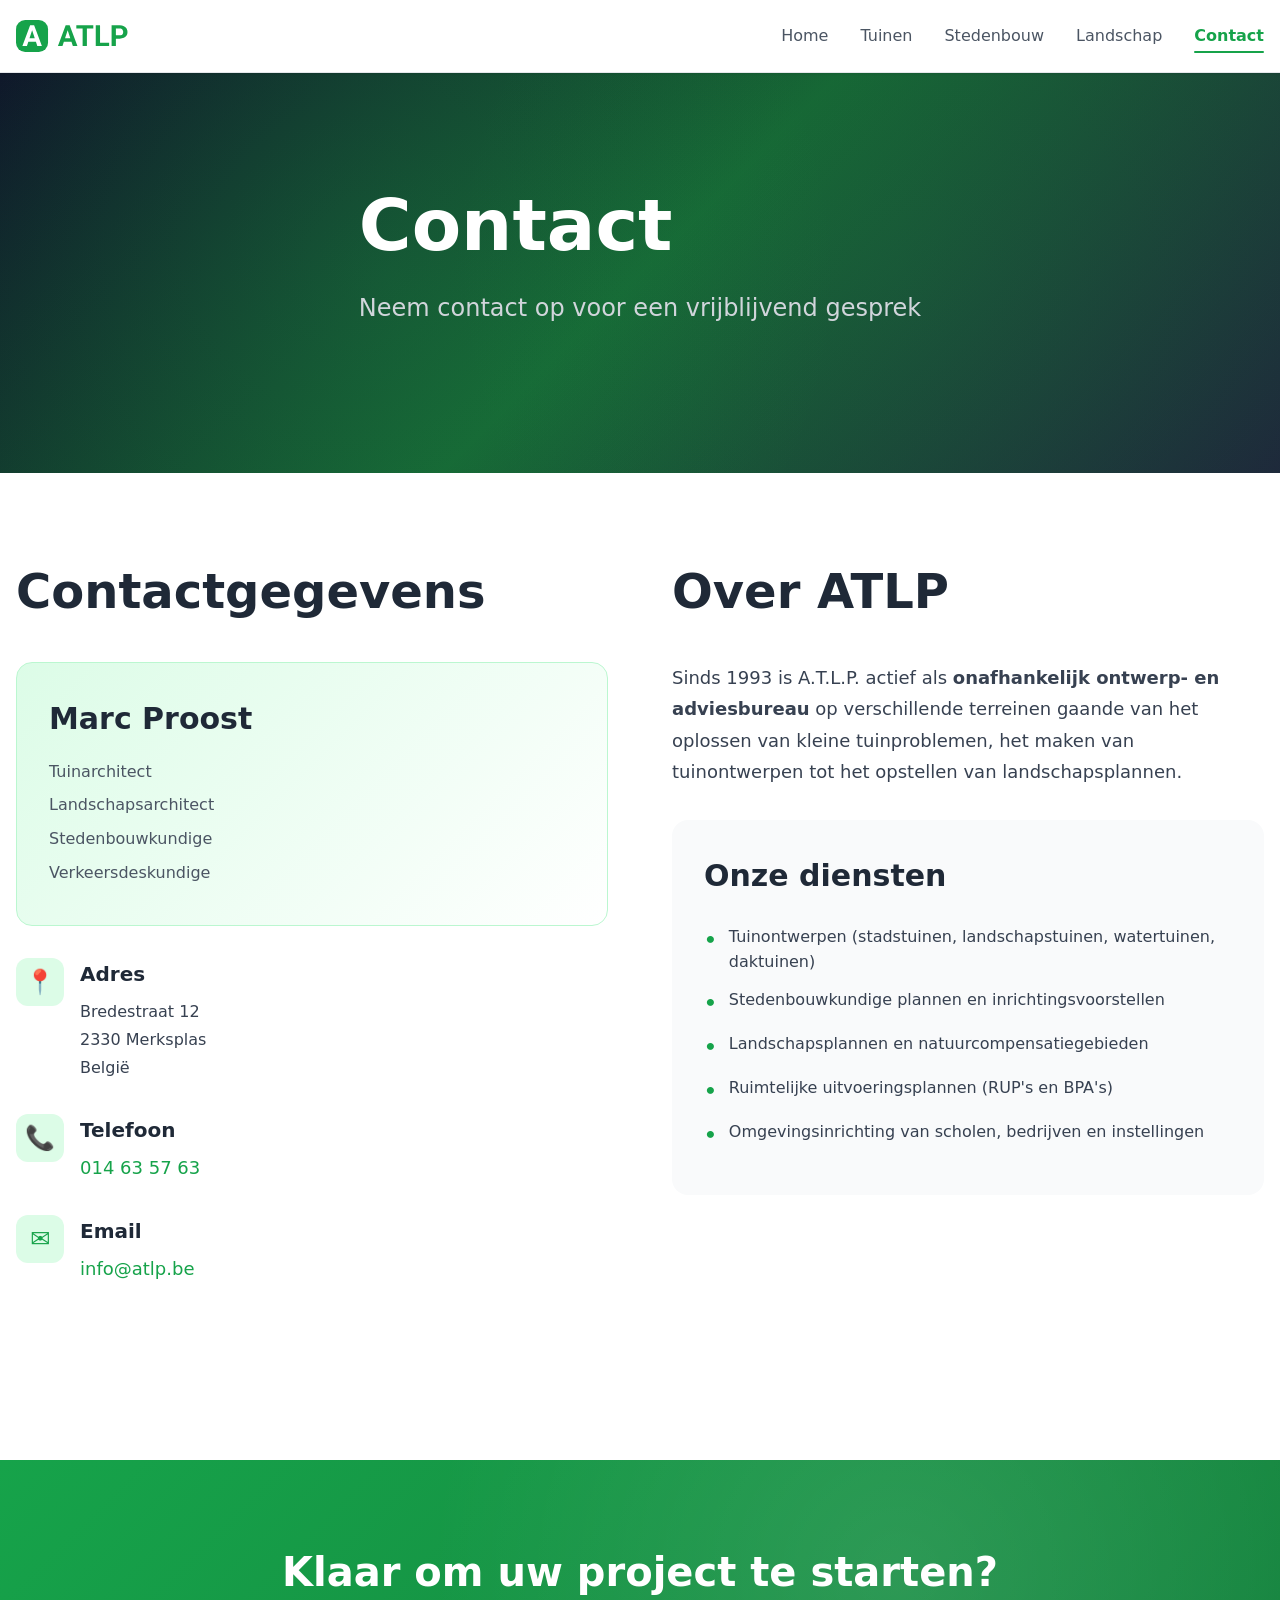
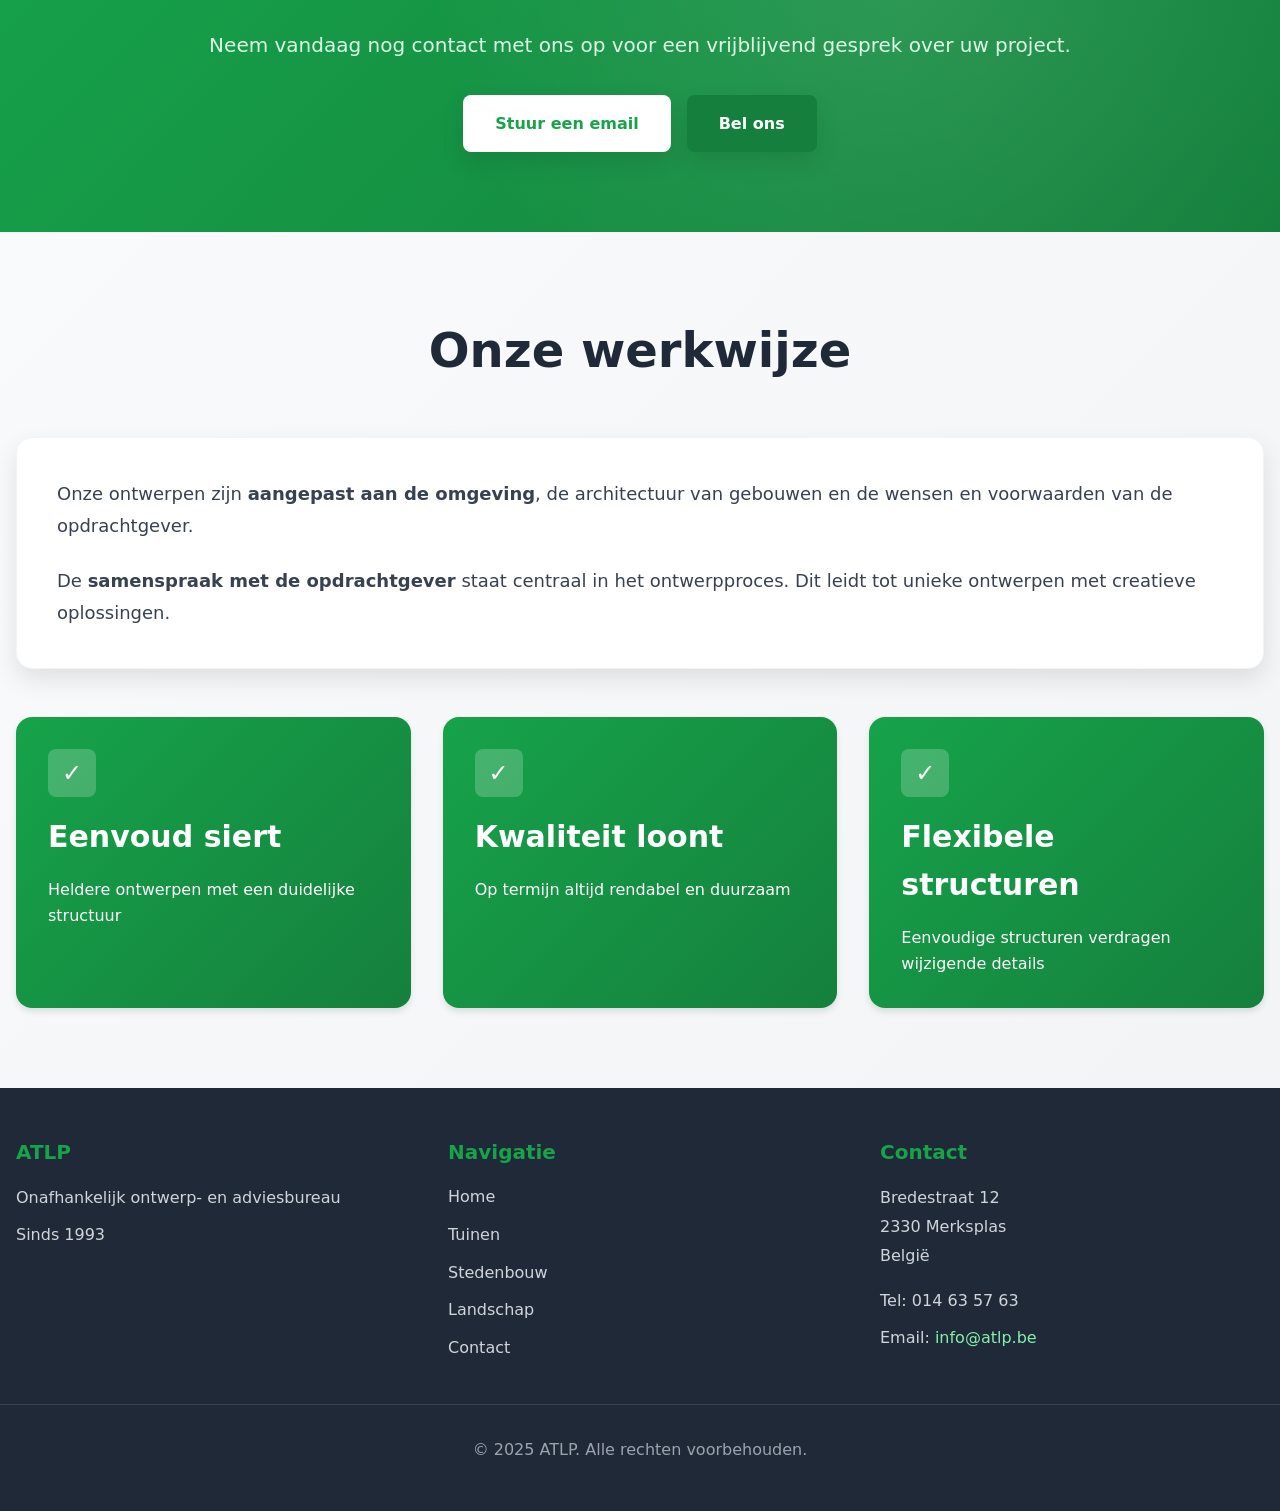
==== contact.html @ 0d9b4c8e "index.html" ====
<!DOCTYPE html>
<html lang="nl">
<head>
  <meta charset="UTF-8">
  <meta name="viewport" content="width=device-width, initial-scale=1.0">
  <title>Contact - ATLP</title>
  <meta name="description" content="Neem contact op met ATLP voor een vrijblijvend gesprek over uw project.">
  <link rel="stylesheet" href="style.css">
</head>
<body>
  <!-- Header -->
  <header>
    <div class="header-container">
      <a href="index.html" class="logo">
        <span class="logo-icon"><img src="images/logo-atlp.svg" alt="ATLP"></span>
      </a>
      
      <button class="mobile-menu-toggle" onclick="toggleMenu()" aria-label="Menu">
        ☰
      </button>
      
      <nav id="mainNav">
        <ul>
          <li><a href="index.html">Home</a></li>
          <li><a href="tuinen.html">Tuinen</a></li>
          <li><a href="stedenbouw.html">Stedenbouw</a></li>
          <li><a href="landschap.html">Landschap</a></li>
          <li><a href="contact.html" class="active">Contact</a></li>
        </ul>
      </nav>
    </div>
  </header>

  <!-- Main Content -->
  <main>
    <!-- Hero Section -->
    <section class="hero hero-contact">
      <div class="hero-content">
        <h1>Contact</h1>
        <p>Neem contact op voor een vrijblijvend gesprek</p>
      </div>
    </section>

    <!-- Contact Content -->
    <section class="section-white">
      <div class="container">
        <div class="contact-grid">
          <!-- Contact Information -->
          <div>
            <h2 class="mb-4">Contactgegevens</h2>
            
            <!-- Person Info -->
            <div class="person-card">
              <h3>Marc Proost</h3>
              <p>Tuinarchitect</p>
              <p>Landschapsarchitect</p>
              <p>Stedenbouwkundige</p>
              <p>Verkeersdeskundige</p>
            </div>

            <!-- Address -->
            <div class="contact-info">
              <div class="contact-icon">📍</div>
              <div class="contact-details">
                <h3>Adres</h3>
                <p style="color: #374151; line-height: 1.75;">
                  Bredestraat 12<br>
                  2330 Merksplas<br>
                  België
                </p>
              </div>
            </div>

            <!-- Phone -->
            <div class="contact-info">
              <div class="contact-icon">📞</div>
              <div class="contact-details">
                <h3>Telefoon</h3>
                <a href="tel:014635763" style="font-size: 1.125rem;">014 63 57 63</a>
              </div>
            </div>

            <!-- Email -->
            <div class="contact-info">
              <div class="contact-icon">✉️</div>
              <div class="contact-details">
                <h3>Email</h3>
                <a href="mailto:info@atlp.be" style="font-size: 1.125rem;">info@atlp.be</a>
              </div>
            </div>
          </div>

          <!-- About & Services -->
          <div>
            <h2 class="mb-4">Over ATLP</h2>
            
            <p class="text-lg mb-3" style="color: #374151; line-height: 1.75;">
              Sinds 1993 is A.T.L.P. actief als <strong>onafhankelijk ontwerp- en adviesbureau</strong> op 
              verschillende terreinen gaande van het oplossen van kleine tuinproblemen, het maken van 
              tuinontwerpen tot het opstellen van landschapsplannen.
            </p>
            
            <div style="background: #f9fafb; padding: 2rem; border-radius: 1rem; margin-top: 2rem;">
              <h3 class="mb-3">Onze diensten</h3>
              <ul class="bullet-list">
                <li>
                  <span class="bullet">•</span>
                  <span style="color: #374151;">Tuinontwerpen (stadstuinen, landschapstuinen, watertuinen, daktuinen)</span>
                </li>
                <li>
                  <span class="bullet">•</span>
                  <span style="color: #374151;">Stedenbouwkundige plannen en inrichtingsvoorstellen</span>
                </li>
                <li>
                  <span class="bullet">•</span>
                  <span style="color: #374151;">Landschapsplannen en natuurcompensatiegebieden</span>
                </li>
                <li>
                  <span class="bullet">•</span>
                  <span style="color: #374151;">Ruimtelijke uitvoeringsplannen (RUP's en BPA's)</span>
                </li>
                <li>
                  <span class="bullet">•</span>
                  <span style="color: #374151;">Omgevingsinrichting van scholen, bedrijven en instellingen</span>
                </li>
              </ul>
            </div>
          </div>
        </div>
      </div>
    </section>

    <!-- CTA Section -->
    <section class="section-green">
      <div class="container text-center" style="position: relative; z-index: 1;">
        <h2 style="font-size: 2.5rem;">Klaar om uw project te starten?</h2>
        <p class="text-xl mb-4" style="color: #dcfce7;">
          Neem vandaag nog contact met ons op voor een vrijblijvend gesprek over uw project.
        </p>
        <div style="display: flex; gap: 1rem; justify-content: center; flex-wrap: wrap;">
          <a href="mailto:info@atlp.be" class="btn btn-secondary">Stuur een email</a>
          <a href="tel:014635763" class="btn" style="background: #15803d; color: white; box-shadow: 0 10px 25px rgba(0,0,0,0.1);">Bel ons</a>
        </div>
      </div>
    </section>

    <!-- Philosophy Section -->
    <section class="section-gray">
      <div class="container">
        <h2 class="text-center mb-6">Onze werkwijze</h2>
        
        <div style="max-width: 80rem; margin: 0 auto;">
          <div class="info-box">
            <p class="text-lg mb-3" style="color: #374151; line-height: 1.75;">
              Onze ontwerpen zijn <strong>aangepast aan de omgeving</strong>, de architectuur van 
              gebouwen en de wensen en voorwaarden van de opdrachtgever.
            </p>
            <p class="text-lg" style="color: #374151; line-height: 1.75;">
              De <strong>samenspraak met de opdrachtgever</strong> staat centraal in het ontwerpproces. 
              Dit leidt tot unieke ontwerpen met creatieve oplossingen.
            </p>
          </div>

          <div class="grid grid-3">
            <div class="feature-card">
              <div class="feature-icon">✓</div>
              <h3>Eenvoud siert</h3>
              <p>Heldere ontwerpen met een duidelijke structuur</p>
            </div>
            <div class="feature-card">
              <div class="feature-icon">✓</div>
              <h3>Kwaliteit loont</h3>
              <p>Op termijn altijd rendabel en duurzaam</p>
            </div>
            <div class="feature-card">
              <div class="feature-icon">✓</div>
              <h3>Flexibele structuren</h3>
              <p>Eenvoudige structuren verdragen wijzigende details</p>
            </div>
          </div>
        </div>
      </div>
    </section>
  </main>

  <!-- Footer -->
  <footer>
    <div class="footer-container">
      <div class="footer-section">
        <h3>ATLP</h3>
        <p>Onafhankelijk ontwerp- en adviesbureau</p>
        <p>Sinds 1993</p>
      </div>
      <div class="footer-section">
        <h3>Navigatie</h3>
        <ul class="footer-nav">
          <li><a href="index.html">Home</a></li>
          <li><a href="tuinen.html">Tuinen</a></li>
          <li><a href="stedenbouw.html">Stedenbouw</a></li>
          <li><a href="landschap.html">Landschap</a></li>
          <li><a href="contact.html">Contact</a></li>
        </ul>
      </div>
      <div class="footer-section">
        <h3>Contact</h3>
        <p>Bredestraat 12<br>2330 Merksplas<br>België</p>
        <p class="mt-2">Tel: 014 63 57 63</p>
        <p>Email: <a href="mailto:info@atlp.be">info@atlp.be</a></p>
      </div>
    </div>
    <div class="copyright">
      <div class="container">
        <p>&copy; 2025 ATLP. Alle rechten voorbehouden.</p>
      </div>
    </div>
  </footer>

  <script>
    function toggleMenu() {
      const nav = document.getElementById('mainNav');
      nav.classList.toggle('active');
    }
  </script>
</body>
</html>
---- style.css ----
/* ATLP Website - Gezamenlijke Stylesheet */

/* === Reset & Base === */
* {
  margin: 0;
  padding: 0;
  box-sizing: border-box;
}

body {
  font-family: system-ui, -apple-system, BlinkMacSystemFont, 'Segoe UI', Roboto, 'Helvetica Neue', Arial, sans-serif;
  line-height: 1.6;
  color: #1f2937;
  min-height: 100vh;
  display: flex;
  flex-direction: column;
}

img {
  max-width: 100%;
  height: auto;
  display: block;
}

a {
  text-decoration: none;
  color: inherit;
}

/* === Header & Navigation === */
header {
  background: white;
  box-shadow: 0 1px 3px rgba(0, 0, 0, 0.1);
  position: auto;
  top: 0;
  z-index: 1000;
  border-bottom: 1px solid #e5e7eb;
}

.header-container {
  max-width: 1280px;
  margin: 0 auto;
  padding: 1.25rem 1rem;
  display: flex;
  justify-content: space-between;
  align-items: center;
}

.logo {
  display: flex;
  align-items: center;
  gap: 0.75rem;
  font-size: 1.5rem;
  font-weight: bold;
  color: #16a34a;
  transition: color 0.3s;
}

.logo:hover {
  color: #15803d;
}

.logo-icon {
  width: 10rem;
  height: 2rem;
  display: flex;
}

nav ul {
  display: flex;
  list-style: none;
  gap: 2rem;
}

nav a {
  color: #4b5563;
  font-weight: 500;
  transition: color 0.3s;
  position: relative;
  padding: 0.5rem 0;
}

nav a:hover {
  color: #16a34a;
}

nav a.active {
  color: #16a34a;
  font-weight: 600;
}

nav a.active::after {
  content: '';
  position: absolute;
  bottom: 0;
  left: 0;
  right: 0;
  height: 2px;
  background: #16a34a;
  border-radius: 2px;
}

/* Mobile menu toggle */
.mobile-menu-toggle {
  display: none;
  background: none;
  border: none;
  font-size: 1.5rem;
  cursor: pointer;
  color: #4b5563;
}

@media (max-width: 768px) {
  .mobile-menu-toggle {
    display: block;
  }
  
  nav {
    display: none;
    position: absolute;
    top: 100%;
    left: 0;
    right: 0;
    background: white;
    box-shadow: 0 4px 6px rgba(0, 0, 0, 0.1);
  }
  
  nav.active {
    display: block;
  }
  
  nav ul {
    flex-direction: column;
    gap: 0;
    padding: 1rem;
  }
  
  nav a {
    display: block;
    padding: 1rem;
    border-bottom: 1px solid #f3f4f6;
  }
}

/* === Main Content === */
main {
  flex: 1;
}

/* === Container === */
.container {
  max-width: 1280px;
  margin: 0 auto;
  padding: 0 1rem;
}

/* === Hero Sections === */
.hero {
  position: relative;
  height: 600px;
  color: white;
  overflow: hidden;
  display: flex;
  align-items: center;
}

.hero.hero-home {
  background: linear-gradient(135deg, #0f172a 0%, #166534 50%, #1e293b 100%);
}

.hero.hero-tuinen {
  background: linear-gradient(135deg, #065f46 0%, #10b981 50%, #064e3b 100%);
}

.hero.hero-stedenbouw {
  background: linear-gradient(135deg, #1e3a8a 0%, #3b82f6 50%, #1e40af 100%);
}

.hero.hero-landschap {
  background: linear-gradient(135deg, #78350f 0%, #f59e0b 50%, #92400e 100%);
}

.hero.hero-contact {
  background: linear-gradient(135deg, #0f172a 0%, #166534 50%, #1e293b 100%);
  height: 400px;
}

.hero::before {
  content: '';
  position: absolute;
  inset: 0;
  background: radial-gradient(circle at 30% 50%, rgba(34, 197, 94, 0.1), transparent 50%);
}

.hero::after {
  content: '';
  position: absolute;
  inset: 0;
  background: radial-gradient(circle at 70% 50%, rgba(34, 197, 94, 0.05), transparent 50%);
}

.hero-content {
  position: relative;
  z-index: 1;
  max-width: 1280px;
  margin: 0 auto;
  padding: 0 1rem;
}

.hero h1 {
  font-size: 4.5rem;
  font-weight: bold;
  margin-bottom: 1.5rem;
  line-height: 1.1;
}

.hero p {
  font-size: 1.5rem;
  margin-bottom: 2rem;
  color: #d1d5db;
  max-width: 48rem;
}

@media (max-width: 768px) {
  .hero {
    height: 400px;
  }
  
  .hero h1 {
    font-size: 2.5rem;
  }
  
  .hero p {
    font-size: 1.125rem;
  }
}

/* === Buttons === */
.btn {
  display: inline-block;
  padding: 1rem 2rem;
  border-radius: 0.5rem;
  font-weight: 600;
  transition: all 0.3s;
  cursor: pointer;
  border: none;
  font-size: 1rem;
}

.btn-primary {
  background: #16a34a;
  color: white;
}

.btn-primary:hover {
  background: #15803d;
  transform: scale(1.05);
}

.btn-secondary {
  background: white;
  color: #16a34a;
  box-shadow: 0 10px 25px rgba(0, 0, 0, 0.1);
}

.btn-secondary:hover {
  background: #f9fafb;
  transform: scale(1.05);
}

.btn-blue {
  background: white;
  color: #2563eb;
}

.btn-blue:hover {
  background: #f9fafb;
}

.btn-amber {
  background: #d97706;
  color: white;
}

.btn-amber:hover {
  background: #b45309;
}

/* === Sections === */
section {
  padding: 5rem 0;
}

.section-white {
  background: white;
}

.section-gray {
  background: linear-gradient(135deg, #f9fafb 0%, #f3f4f6 100%);
}

.section-green {
  background: linear-gradient(135deg, #16a34a 0%, #15803d 100%);
  color: white;
  position: relative;
  overflow: hidden;
}

.section-green::before {
  content: '';
  position: absolute;
  inset: 0;
  background: radial-gradient(circle at 70% 30%, rgba(255, 255, 255, 0.1), transparent 50%);
}

.section-blue {
  background: linear-gradient(135deg, #2563eb 0%, #1d4ed8 100%);
  color: white;
  position: relative;
  overflow: hidden;
}

.section-blue::before {
  content: '';
  position: absolute;
  inset: 0;
  background: radial-gradient(circle at 70% 30%, rgba(255, 255, 255, 0.1), transparent 50%);
}

.section-amber {
  background: linear-gradient(135deg, #d97706 0%, #b45309 100%);
  color: white;
  position: relative;
  overflow: hidden;
}

.section-amber::before {
  content: '';
  position: absolute;
  inset: 0;
  background: radial-gradient(circle at 70% 30%, rgba(255, 255, 255, 0.1), transparent 50%);
}

/* === Typography === */
h1 {
  font-size: 3.75rem;
  font-weight: bold;
  margin-bottom: 1.5rem;
}

h2 {
  font-size: 3rem;
  font-weight: bold;
  margin-bottom: 1.5rem;
}

h3 {
  font-size: 1.875rem;
  font-weight: bold;
  margin-bottom: 1rem;
}

.text-center {
  text-align: center;
}

.text-xl {
  font-size: 1.25rem;
  line-height: 1.75;
}

.text-lg {
  font-size: 1.125rem;
  line-height: 1.75;
}

/* === Grid Layouts === */
.grid {
  display: grid;
  gap: 2rem;
}

.grid-3 {
  grid-template-columns: repeat(3, 1fr);
}

.grid-2 {
  grid-template-columns: repeat(2, 1fr);
}

@media (max-width: 768px) {
  .grid-3,
  .grid-2 {
    grid-template-columns: 1fr;
  }
}

/* === Cards === */
.card {
  background: white;
  border-radius: 1rem;
  box-shadow: 0 4px 6px rgba(0, 0, 0, 0.1);
  overflow: hidden;
  transition: all 0.3s;
  position: relative;
}

.card:hover {
  transform: translateY(-0.5rem);
  box-shadow: 0 20px 25px rgba(0, 0, 0, 0.15);
}

.card-image {
  aspect-ratio: 4/3;
  overflow: hidden;
  position: relative;
}

.card-image img {
  width: 100%;
  height: 100%;
  object-fit: cover;
  transition: transform 0.5s;
}

.card:hover .card-image img {
  transform: scale(1.1);
}

.card-overlay {
  position: absolute;
  inset: 0;
  background: linear-gradient(to top, rgba(0, 0, 0, 0.9), rgba(0, 0, 0, 0.4), transparent);
}

.card-content {
  position: absolute;
  bottom: 0;
  left: 0;
  right: 0;
  padding: 2rem;
  color: white;
}

.card-icon {
  width: 2rem;
  height: 2rem;
  margin-right: 0.75rem;
  display: inline-block;
  vertical-align: middle;
}

/* Service Cards */
.service-card {
  background: white;
  padding: 2rem;
  border-radius: 1rem;
  box-shadow: 0 4px 6px rgba(0, 0, 0, 0.1);
  transition: all 0.3s;
}

.service-card:hover {
  transform: translateY(-0.25rem);
  box-shadow: 0 20px 25px rgba(0, 0, 0, 0.15);
}

.service-icon {
  width: 3.5rem;
  height: 3.5rem;
  background: linear-gradient(135deg, #16a34a, #15803d);
  border-radius: 0.75rem;
  display: flex;
  align-items: center;
  justify-content: center;
  color: white;
  font-size: 1.5rem;
  font-weight: bold;
  margin-bottom: 1rem;
}

/* Feature Cards */
.feature-card {
  background: linear-gradient(135deg, #16a34a, #15803d);
  color: white;
  padding: 2rem;
  border-radius: 1rem;
  box-shadow: 0 4px 6px rgba(0, 0, 0, 0.1);
}

.feature-card.blue {
  background: linear-gradient(135deg, #3b82f6, #2563eb);
}

.feature-card.amber {
  background: linear-gradient(135deg, #f59e0b, #d97706);
}

.feature-icon {
  width: 3rem;
  height: 3rem;
  background: rgba(255, 255, 255, 0.2);
  border-radius: 0.5rem;
  display: flex;
  align-items: center;
  justify-content: center;
  font-size: 1.5rem;
  margin-bottom: 1rem;
}

/* Info Box */
.info-box {
  background: white;
  padding: 2.5rem;
  border-radius: 1rem;
  box-shadow: 0 10px 25px rgba(0, 0, 0, 0.1);
  margin-bottom: 3rem;
  border: 1px solid #f3f4f6;
}

/* === Contact Info === */
.contact-grid {
  display: grid;
  grid-template-columns: repeat(2, 1fr);
  gap: 4rem;
  margin-bottom: 4rem;
}

@media (max-width: 768px) {
  .contact-grid {
    grid-template-columns: 1fr;
    gap: 2rem;
  }
}

.contact-info {
  display: flex;
  align-items: flex-start;
  gap: 1rem;
  margin-bottom: 2rem;
}

.contact-icon {
  width: 3rem;
  height: 3rem;
  background: #dcfce7;
  border-radius: 0.75rem;
  display: flex;
  align-items: center;
  justify-content: center;
  flex-shrink: 0;
  color: #16a34a;
  font-size: 1.5rem;
}

.contact-details h3 {
  font-size: 1.25rem;
  margin-bottom: 0.5rem;
  color: #1f2937;
}

.contact-details a {
  color: #16a34a;
  font-weight: 500;
  transition: color 0.3s;
}

.contact-details a:hover {
  color: #15803d;
}

.person-card {
  background: linear-gradient(135deg, #dcfce7, white);
  padding: 2rem;
  border-radius: 1rem;
  border: 1px solid #bbf7d0;
  margin-bottom: 2rem;
}

.person-card h3 {
  color: #1f2937;
  margin-bottom: 1rem;
}

.person-card p {
  color: #4b5563;
  margin-bottom: 0.5rem;
}

/* === Footer === */
footer {
  background: #1f2937;
  color: white;
  padding: 3rem 0;
  margin-top: auto;
}

.footer-container {
  max-width: 1280px;
  margin: 0 auto;
  padding: 0 1rem;
  display: grid;
  grid-template-columns: repeat(3, 1fr);
  gap: 3rem;
}

@media (max-width: 768px) {
  .footer-container {
    grid-template-columns: 1fr;
    gap: 2rem;
  }
}

.footer-section h3 {
  font-size: 1.25rem;
  margin-bottom: 1rem;
  color: #16a34a;
}

.footer-section p {
  color: #d1d5db;
  margin-bottom: 0.5rem;
  line-height: 1.8;
}

.footer-section a {
  color: #86efac;
  transition: color 0.3s;
}

.footer-section a:hover {
  color: #4ade80;
}

.footer-nav {
  list-style: none;
}

.footer-nav li {
  margin-bottom: 0.75rem;
}

.footer-nav a {
  color: #d1d5db;
  transition: color 0.3s;
}

.footer-nav a:hover {
  color: white;
}

.copyright {
  text-align: center;
  padding-top: 2rem;
  margin-top: 2rem;
  border-top: 1px solid #374151;
  color: #9ca3af;
}

/* === Utilities === */
.mb-1 { margin-bottom: 0.5rem; }
.mb-2 { margin-bottom: 1rem; }
.mb-3 { margin-bottom: 1.5rem; }
.mb-4 { margin-bottom: 2rem; }
.mb-6 { margin-bottom: 3rem; }
.mb-8 { margin-bottom: 4rem; }

.mt-2 { margin-top: 1rem; }
.mt-4 { margin-top: 2rem; }

.relative { position: relative; }

/* === Image Gallery === */
.image-feature {
  border-radius: 1rem;
  box-shadow: 0 20px 25px rgba(0, 0, 0, 0.15);
  overflow: hidden;
}

.image-feature img {
  width: 100%;
  height: auto;
}

/* === List Styles === */
.bullet-list {
  list-style: none;
  margin-top: 1.5rem;
}

.bullet-list li {
  display: flex;
  align-items: flex-start;
  gap: 0.75rem;
  margin-bottom: 0.75rem;
}

.bullet-list .bullet {
  color: #16a34a;
  font-weight: bold;
  font-size: 1.25rem;
  flex-shrink: 0;
}

.bullet-list.blue .bullet {
  color: #3b82f6;
}

.bullet-list.amber .bullet {
  color: #f59e0b;
}

/* === Numbered Cards === */
.numbered-card {
  background: white;
  padding: 2rem;
  border-radius: 1rem;
  box-shadow: 0 4px 6px rgba(0, 0, 0, 0.1);
  transition: all 0.3s;
  display: flex;
  gap: 1.5rem;
}

.numbered-card:hover {
  transform: translateY(-0.25rem);
  box-shadow: 0 20px 25px rgba(0, 0, 0, 0.15);
}

.number-badge {
  width: 3.5rem;
  height: 3.5rem;
  background: linear-gradient(135deg, #3b82f6, #2563eb);
  border-radius: 0.75rem;
  display: flex;
  align-items: center;
  justify-content: center;
  color: white;
  font-size: 1.25rem;
  font-weight: bold;
  flex-shrink: 0;
  box-shadow: 0 4px 6px rgba(0, 0, 0, 0.1);
}

.number-badge.amber {
  background: linear-gradient(135deg, #f59e0b, #d97706);
}

/* === Approach Section === */
.approach-item {
  display: flex;
  align-items: flex-start;
  gap: 1rem;
  margin-bottom: 1.5rem;
}

.approach-bullet {
  width: 0.75rem;
  height: 0.75rem;
  background: #3b82f6;
  border-radius: 50%;
  flex-shrink: 0;
  margin-top: 0.5rem;
}

.approach-bullet.amber {
  background: #f59e0b;
}

/* === Responsive === */
@media (max-width: 1024px) {
  h1 {
    font-size: 3rem;
  }
  
  h2 {
    font-size: 2.25rem;
  }
  
  section {
    padding: 3rem 0;
  }
}

@media (max-width: 640px) {
  h1 {
    font-size: 2rem;
  }
  
  h2 {
    font-size: 1.875rem;
  }
  
  h3 {
    font-size: 1.5rem;
  }
  
  section {
    padding: 2rem 0;
  }
}
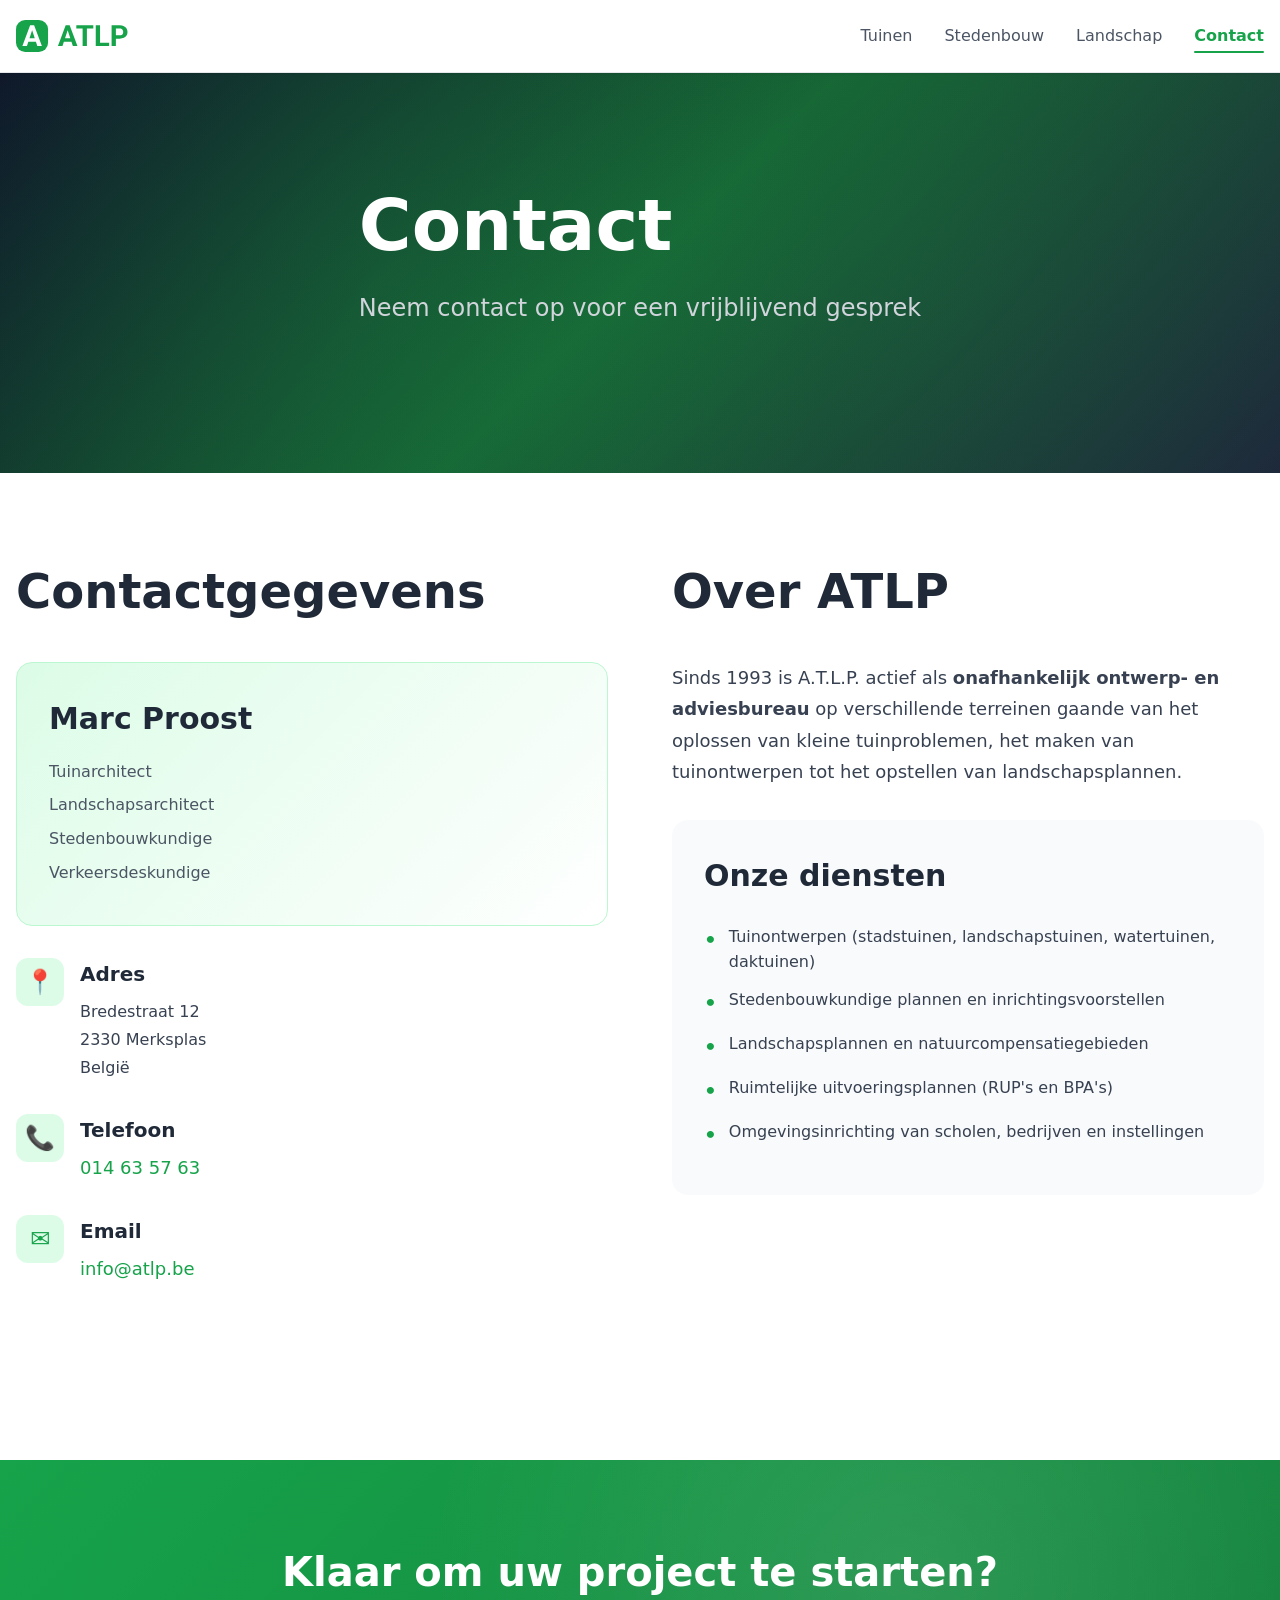
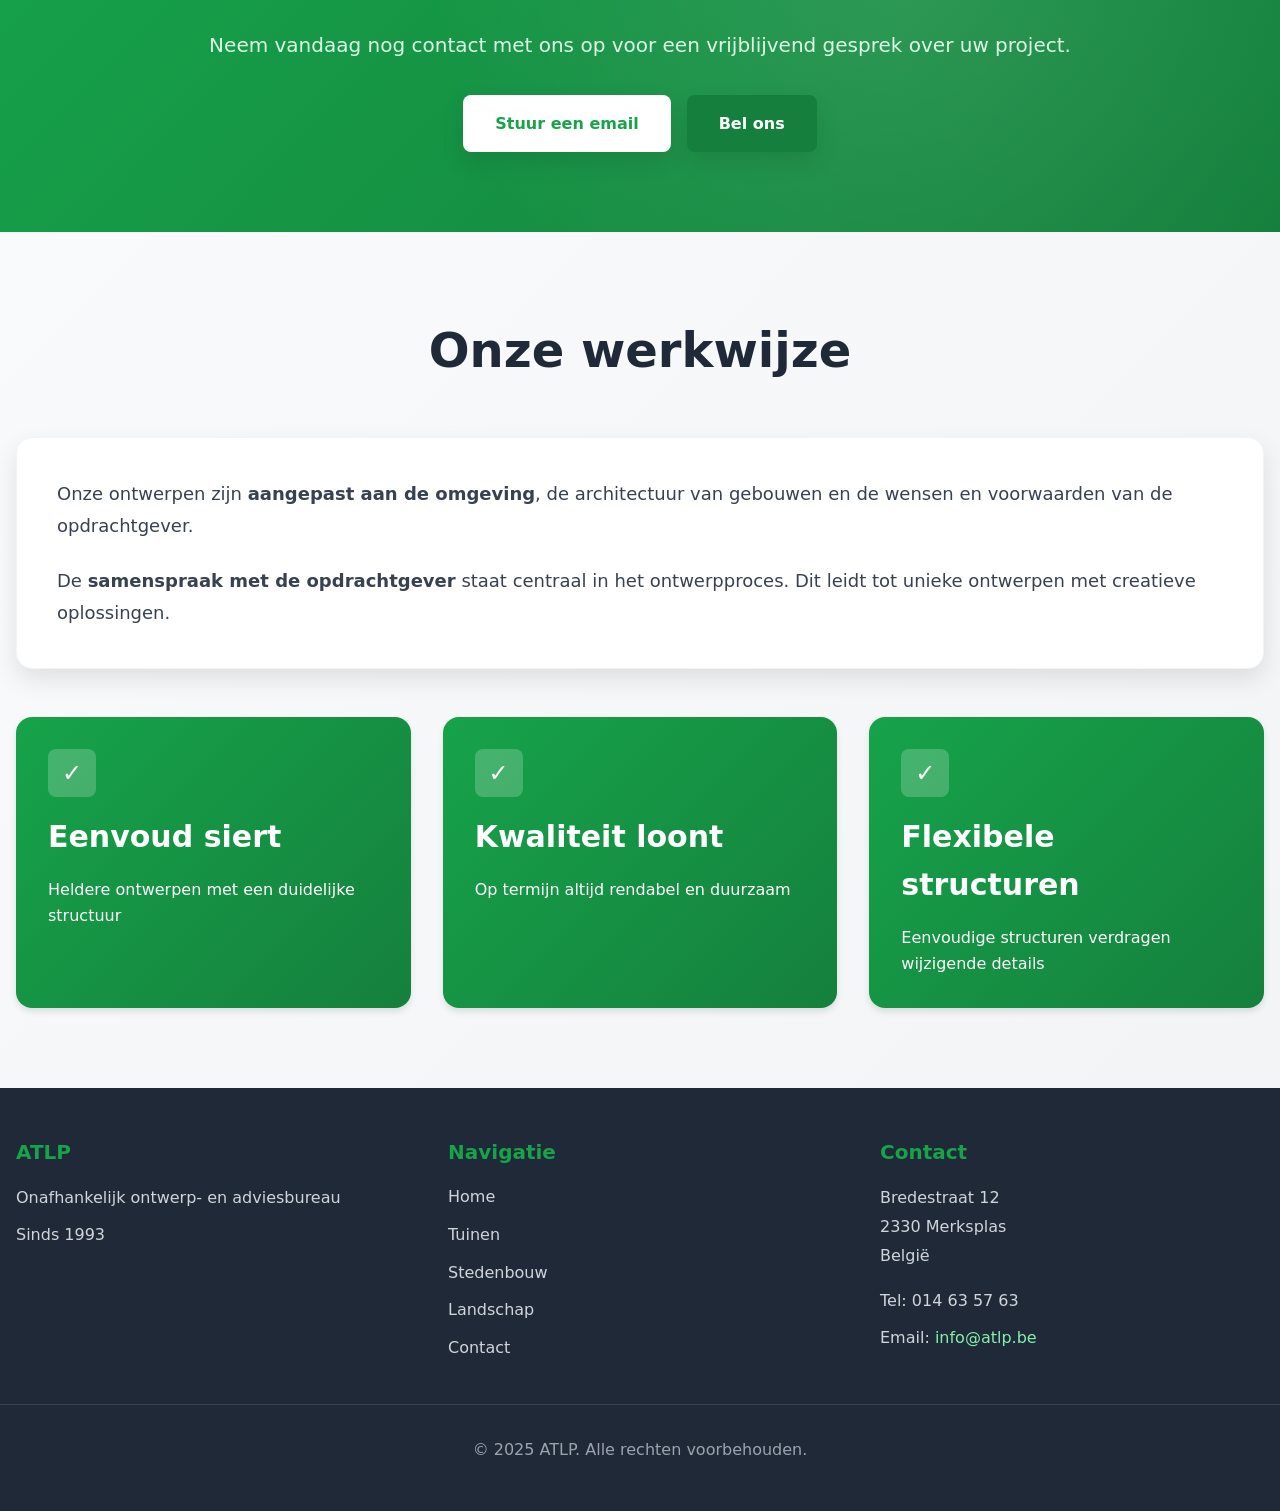
==== commit 64054ff8: "index.html" ====
--- a/contact.html
+++ b/contact.html
@@ -21,7 +21,6 @@
       
       <nav id="mainNav">
         <ul>
-          <li><a href="index.html">Home</a></li>
           <li><a href="tuinen.html">Tuinen</a></li>
           <li><a href="stedenbouw.html">Stedenbouw</a></li>
           <li><a href="landschap.html">Landschap</a></li>
